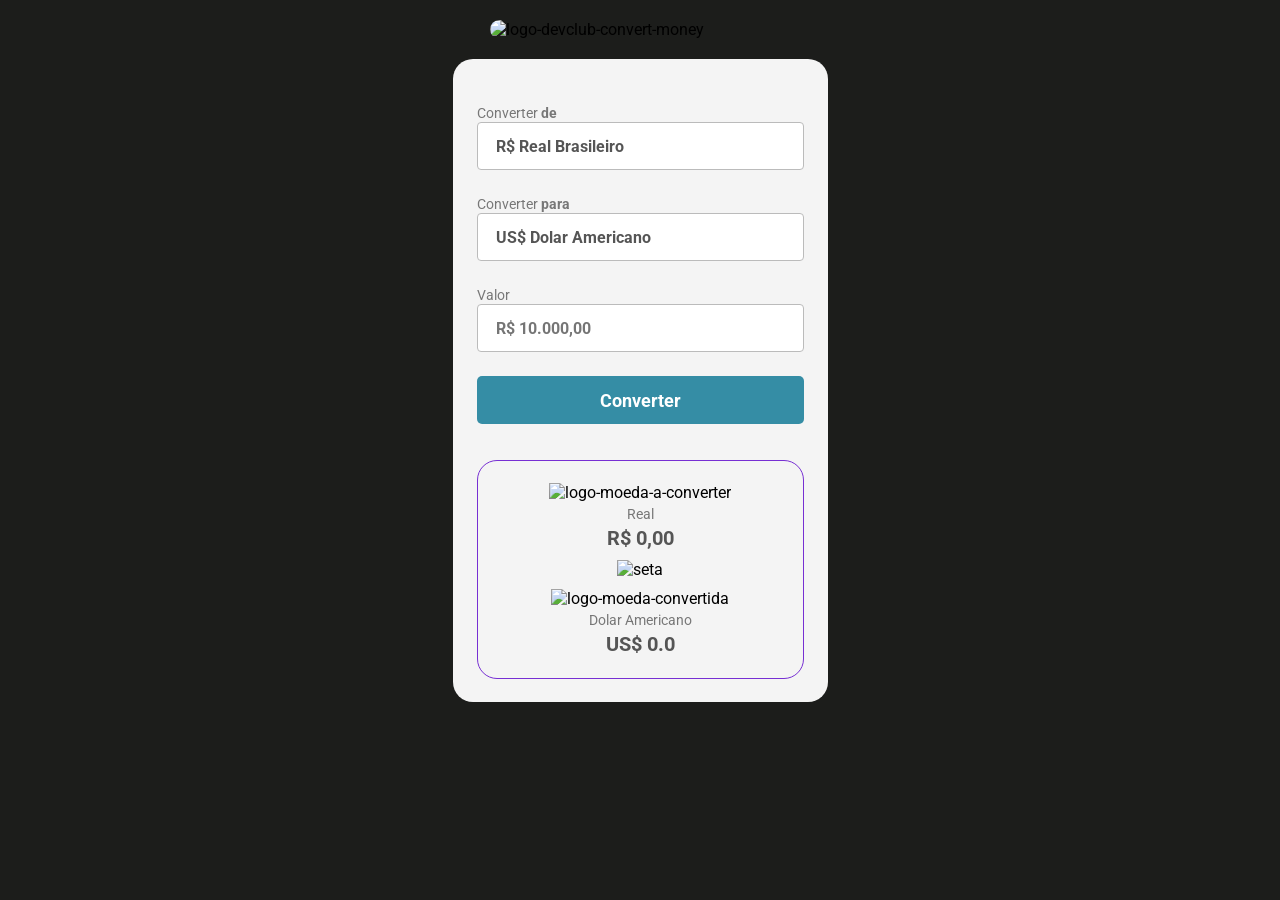
==== JAVASCRIPT/index.html @ 28845c77 "Project - Currency Converters" ====
<!DOCTYPE html>
<html lang="pt-br">

<head>
    <meta charset="UTF-8">
    <meta name="viewport" content="width=device-width, initial-scale=1.0">
    <title>Conversor de Moedas</title>
    <link rel="stylesheet" href="./styles.css">
    <link rel="preconnect" href="https://fonts.googleapis.com">
    <link rel="preconnect" href="https://fonts.gstatic.com" crossorigin>
    <link href="https://fonts.googleapis.com/css2?family=Roboto&display=swap" rel="stylesheet">
</head>

<body>
    <img class="logo" src="./assets/Girl-money.gif" alt="logo-devclub-convert-money">

    <main>
        <label>
            Converter <b>de</b>
            <select class="currency-option">
                <option value="real">R$ Real Brasileiro</option>
                <option value="dolar">US$ Dolar Americano</option>
                <option value="euro">€ Euro</option>
                <option value="libra">£ Libra</option>
                <option value="bitcoin">BTC</option>
            </select>
        </label>
        <label>
            Converter <b>para</b>
            <select class="currency-select">
                <option value="dolar">US$ Dolar Americano</option>
                <option value="euro">€ Euro</option>
                <option value="libra">£ Libra</option>
                <option value="bitcoin">BTC</option>
            </select>
        </label>
        <label>
            Valor
            <input class="input-currency" placeholder="R$ 10.000,00">
        </label>

        <button class="convert-button"><b>Converter</b></button>

        <section>
            <div class="currency-box">
                <img class="currency-img2" src="./assets/brasil 2.png" alt="logo-moeda-a-converter">
                <p class="currency"   id="currency-name2">Real</p>
                <p class="currency-value-to-convert">R$ 0,00</p>
            </div>

            <img class="arrow-img" src="./assets/Vector.png" alt="seta">

            <div class="currency-box">
                <img class="currency-img" src="./assets/dolar americano.png" alt="logo-moeda-convertida">
                <p class="currency"  id="currency-name">Dolar Americano</p>
                <p class="currency-value">US$ 0.0</p>
            </div>
        </section>


    </main>
</body>
<script src="./scripts.js"></script>

</html>
---- JAVASCRIPT/styles.css ----
*{
    margin: 0;
    padding: 0;
    box-sizing: border-box;
    font-family: 'Roboto', sans-serif;
    outline: none;
}

body{
    background-color: #020301e4;
}

.logo{
   width: 300px; 
   margin: 20px auto ;
   display: block;
   border-radius: 50px;
   
}

main{
  background:#F4F4F4 ;
  border-radius: 20px;
  width: 375px;
  margin: 0 auto;
  padding: 44px 24px 23px;       

}

label{
    color: #777777;
    font-weight: 400;
    font-size: 14px;
}

select , input{
    background: #ffffff;
    border: 1px solid #bbbbbb;
    border-radius: 4px;
    height: 48px;
    width: 100%;
    margin-bottom: 24px;
    appearance: none;
    padding-left: 18px;
    font-weight: 700;
    font-size: 16px;
    color: #555555;
    cursor: pointer;
}

button{
   background: #358da5;
   border-radius: 5px;
   width: 100%;
   border: none;
   height: 48px;
   color: #ffffff;
   font-weight: 700;
   font-size: 18px;
   cursor: pointer;
}

button:hover{
    opacity: 0.8;
}
button:active{
    opacity: 0.6;
}



section{
    border: 1px solid #772fd3;
    border-radius: 20px;
    margin-top: 36px;
    padding: 12px;
    display: flex;
    flex-direction: column;
    align-items: center;
}


.arrow-box{
    margin: 15px 0;
}


.currency-box{
    display: flex;
    flex-direction: column;
    align-items: center;
    gap: 4px;
    padding: 10px;
}

.currency{
    color: #777777;
    font-size: 14px;
}
.currency-value, .currency-value-to-convert{
    color: #555555;
    font-weight: 700;
    font-size: 20px;
}





/* 1 Padding: 44px --> aplica para os 4 lados 
   
   2 padding: 44px 24px -->  1)cima e baixo  2)esquerda e direita
   
   3 padding: 44px 24px 23px --> 1)cima   2)esquerda e direita  3)baixo 
   
   4 padding: 44px 24px 23px 20px --> 1)cima  2)direita  3)baixo  4)esquerda
/*
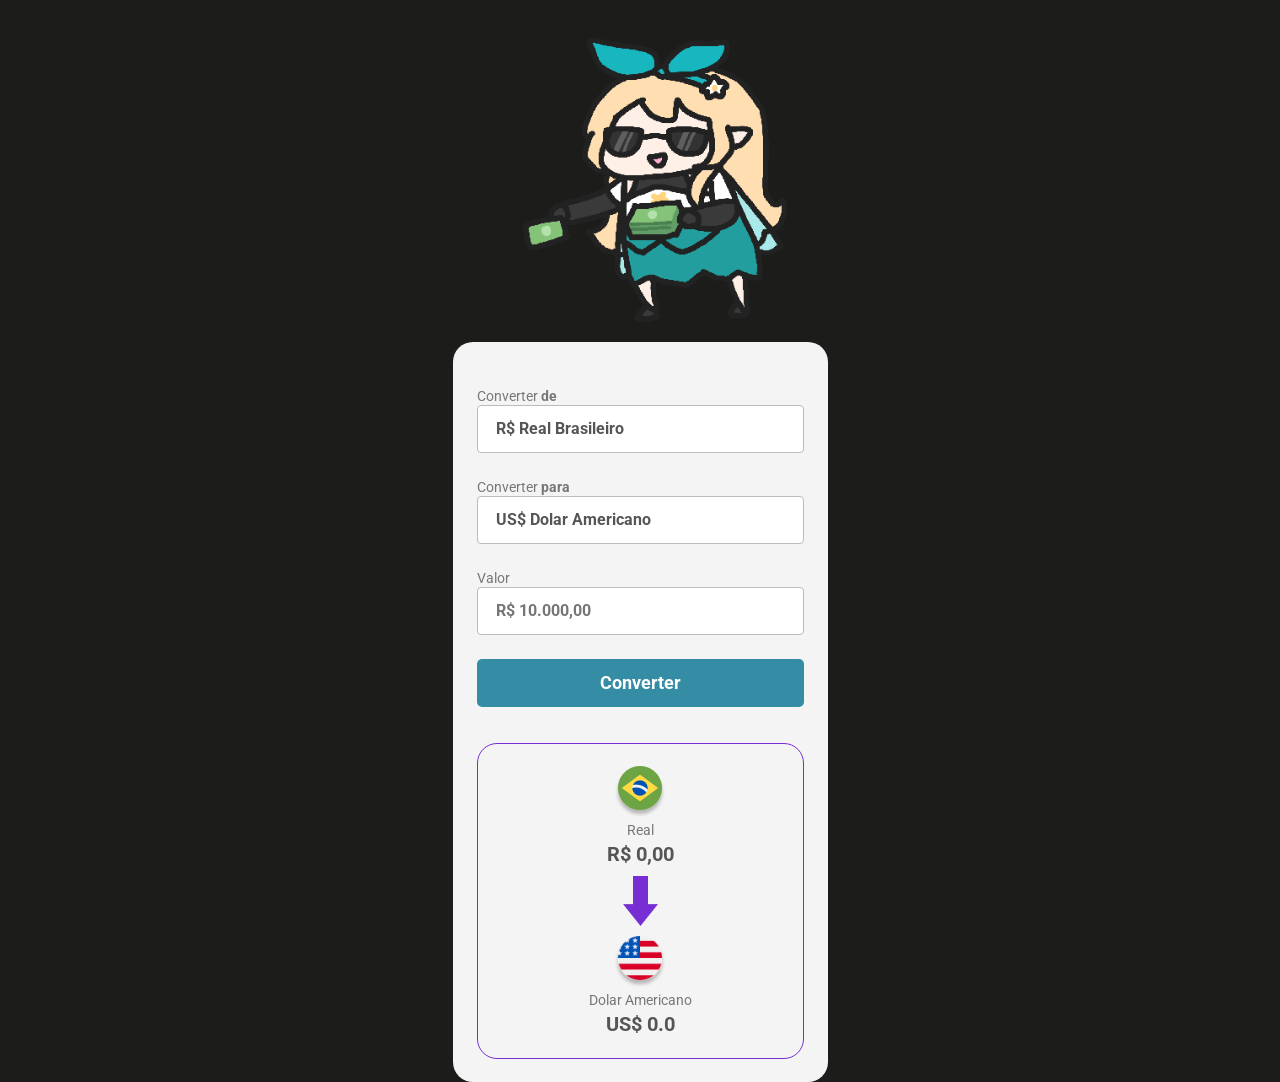
==== commit 8b5606a5: "jokepo project" ====
--- a/JAVASCRIPT/index.html
+++ b/JAVASCRIPT/index.html
@@ -4,7 +4,7 @@
 <head>
     <meta charset="UTF-8">
     <meta name="viewport" content="width=device-width, initial-scale=1.0">
-    <title>Conversor de Moedas</title>
+    <title>Currency converter</title>
     <link rel="stylesheet" href="./styles.css">
     <link rel="preconnect" href="https://fonts.googleapis.com">
     <link rel="preconnect" href="https://fonts.gstatic.com" crossorigin>
@@ -31,6 +31,7 @@
                 <option value="dolar">US$ Dolar Americano</option>
                 <option value="euro">€ Euro</option>
                 <option value="libra">£ Libra</option>
+               <option value="real">R$ Real Brasileiro</option>
                 <option value="bitcoin">BTC</option>
             </select>
         </label>
